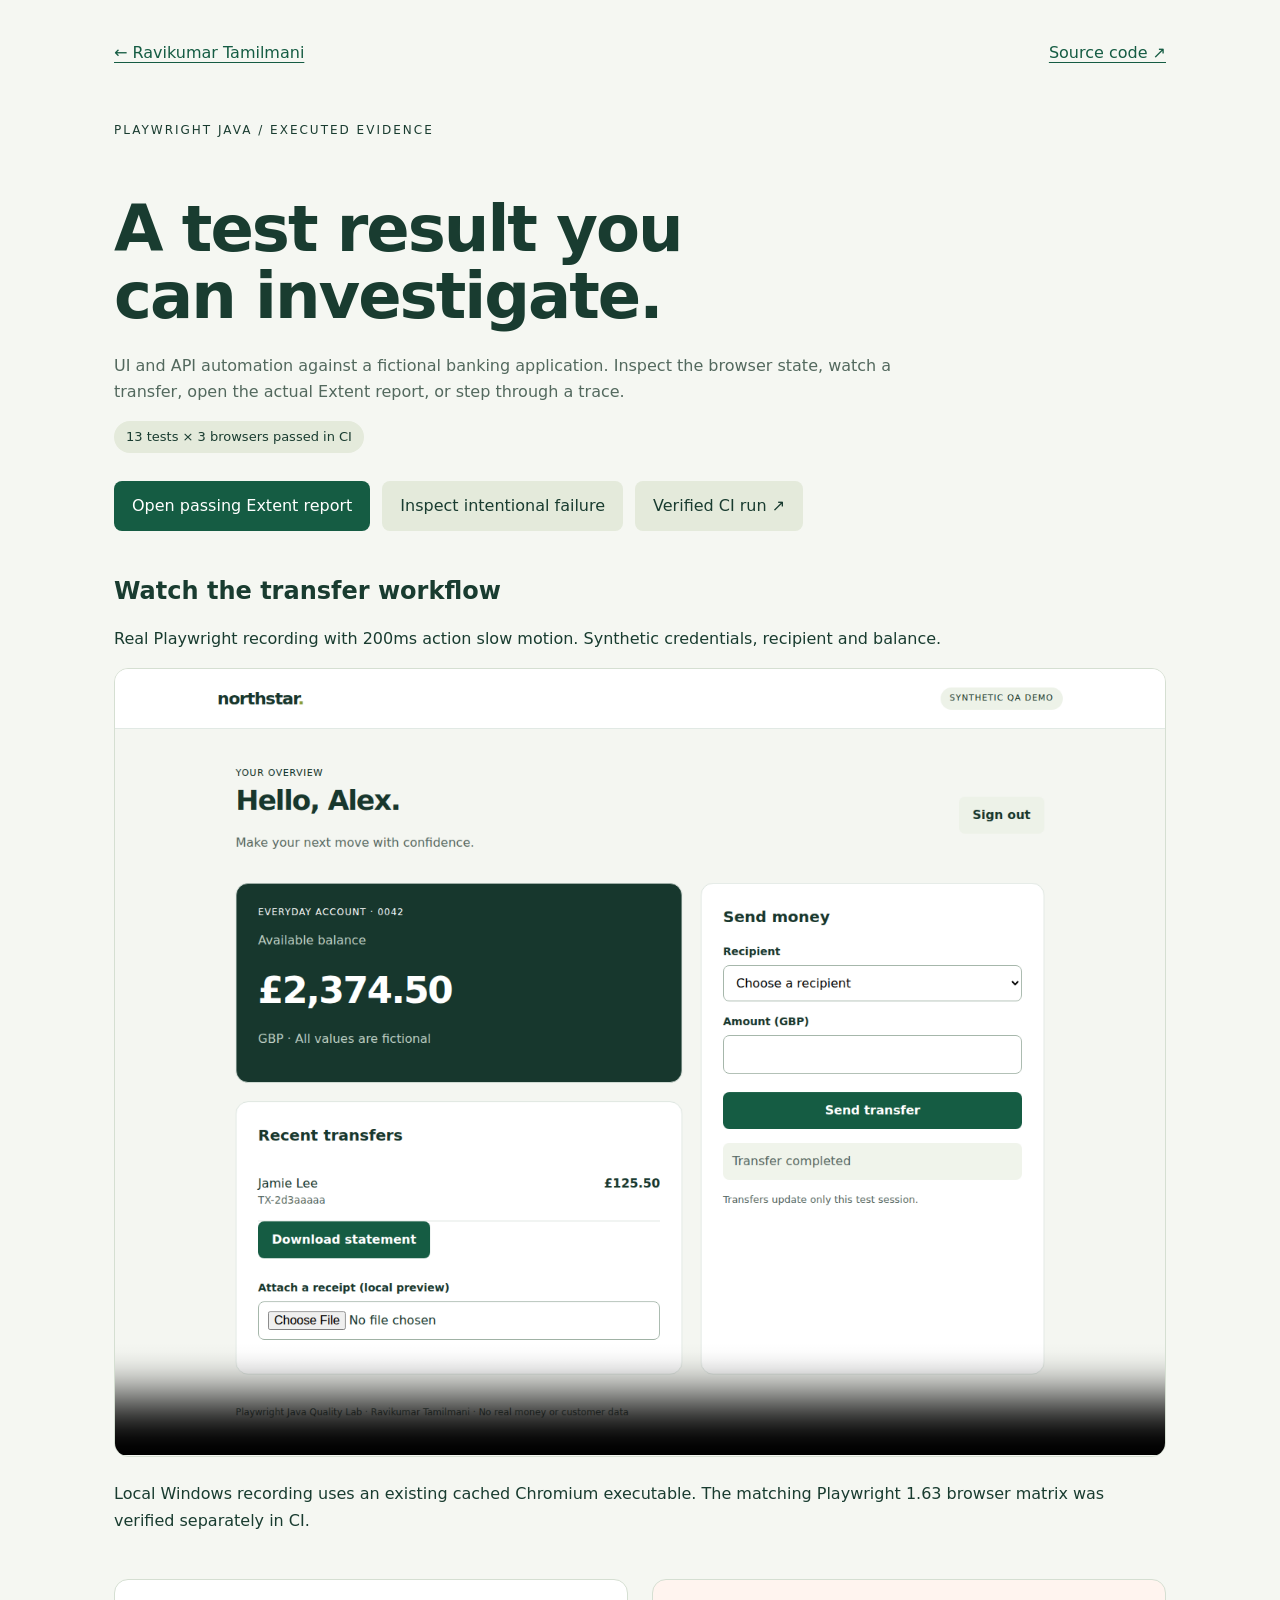
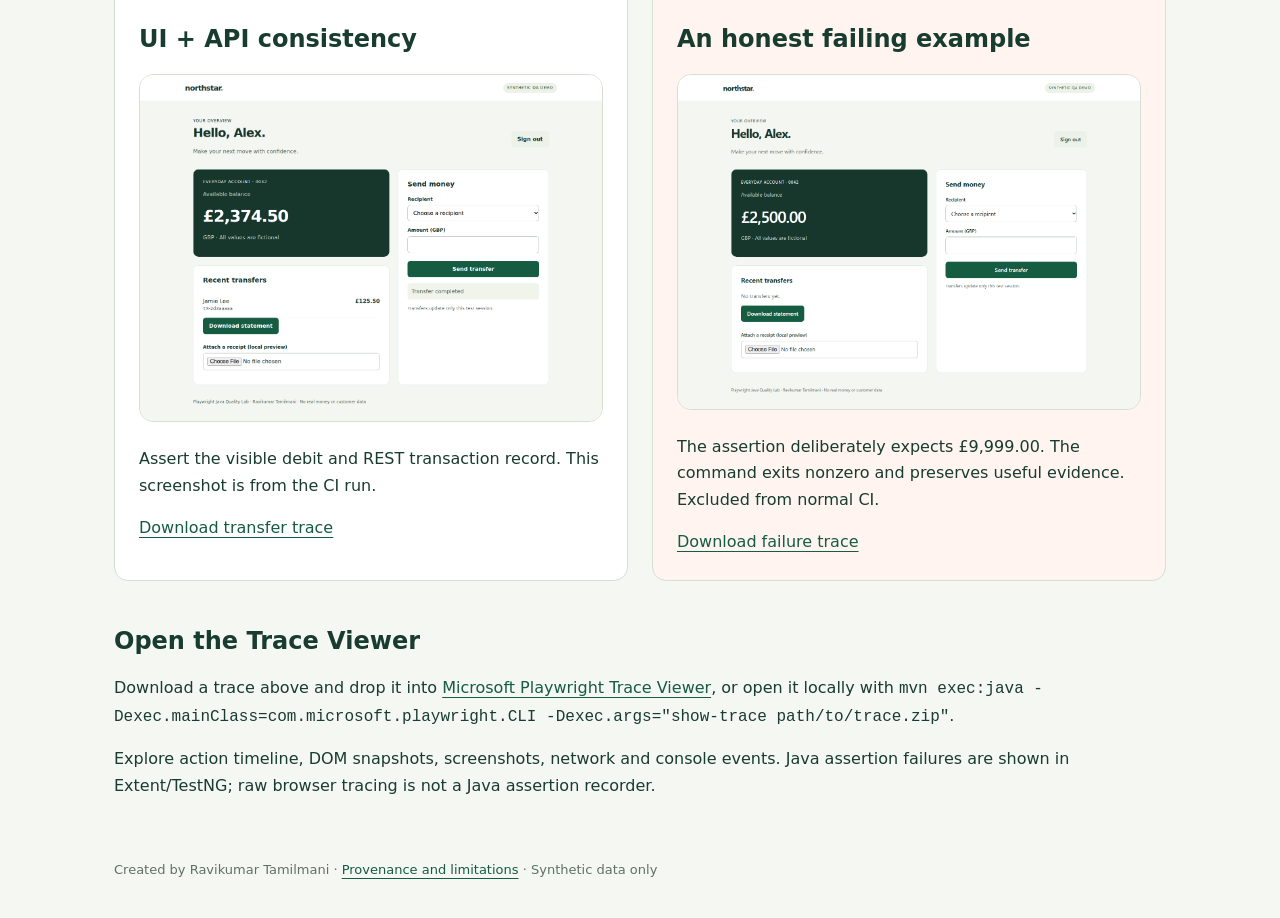
==== quality-lab/index.html @ 7562648b "Publish QA portfolio and Playwright Java evidence gallery" ====
<!doctype html><html lang="en"><head><meta charset="utf-8"><meta name="viewport" content="width=device-width,initial-scale=1"><title>Playwright Java Quality Lab | Executed evidence</title><meta name="description" content="Inspect actual Playwright Java screenshots, video, traces and ExtentReports from Ravikumar Tamilmani's QA automation showcase."><link rel="canonical" href="https://ravitamil.github.io/quality-lab/"><style>
*{box-sizing:border-box}body{margin:0;background:#f5f7f2;color:#193c30;font:16px/1.65 system-ui,sans-serif}main{max-width:1100px;margin:auto;padding:40px 24px}nav{display:flex;justify-content:space-between;gap:20px;flex-wrap:wrap}a{color:#155c43;text-underline-offset:4px}h1{font-size:clamp(36px,6vw,64px);line-height:1.05;letter-spacing:-2px;margin:55px 0 22px}h2{line-height:1.25}.eyebrow{font-size:12px;letter-spacing:2px}.intro{max-width:780px;color:#53695e}.actions{display:flex;gap:12px;flex-wrap:wrap;margin:28px 0}.button{display:inline-block;background:#155c43;color:white;padding:12px 18px;border-radius:8px;text-decoration:none}.light{background:#e4eadb;color:#193c30}section{margin-top:45px}video,img{width:100%;border-radius:14px;border:1px solid #d5dfd2}.grid{display:grid;grid-template-columns:1fr 1fr;gap:24px}article{background:white;padding:24px;border:1px solid #d5dfd2;border-radius:14px}.pill{display:inline-block;background:#e4eadb;padding:5px 12px;border-radius:40px;font-size:13px}.failure{background:#fff4ef}code{overflow-wrap:anywhere}footer{margin:60px 0 0;color:#607166;font-size:13px}@media(max-width:700px){.grid{grid-template-columns:1fr}}
</style></head><body><main><nav><a href="/">← Ravikumar Tamilmani</a><a href="https://github.com/ravitamil/playwright-java-quality-lab">Source code ↗</a></nav><p class="eyebrow" style="margin-top:55px">PLAYWRIGHT JAVA / EXECUTED EVIDENCE</p><h1>A test result you<br>can investigate.</h1><p class="intro">UI and API automation against a fictional banking application. Inspect the browser state, watch a transfer, open the actual Extent report, or step through a trace.</p><span class="pill">13 tests × 3 browsers passed in CI</span><div class="actions"><a class="button" href="passing/extent-report.html">Open passing Extent report</a><a class="button light" href="failure/extent-report.html">Inspect intentional failure</a><a class="button light" href="https://github.com/ravitamil/playwright-java-quality-lab/actions/runs/37050303506">Verified CI run ↗</a></div>
<section><h2>Watch the transfer workflow</h2><p>Real Playwright recording with 200ms action slow motion. Synthetic credentials, recipient and balance.</p><video controls preload="metadata" poster="images/transfer.png"><source src="walkthrough/transferUpdatesUiAndApi-f9e1e147/video/page@beab204ac4e4d282a60f05a135dce6b1.webm" type="video/webm">Your browser does not support WebM. <a href="walkthrough/transferUpdatesUiAndApi-f9e1e147/video/page@beab204ac4e4d282a60f05a135dce6b1.webm">Download recording</a>.</video><p>Local Windows recording uses an existing cached Chromium executable. The matching Playwright 1.63 browser matrix was verified separately in CI.</p></section>
<section class="grid"><article><h2>UI + API consistency</h2><img src="images/transfer.png" alt="Executed transfer test showing £2,374.50 balance and £125.50 payment to Jamie Lee"><p>Assert the visible debit and REST transaction record. This screenshot is from the CI run.</p><a href="passing/transferUpdatesUiAndApi-b7e1fe44/trace.zip" download>Download transfer trace</a></article><article class="failure"><h2>An honest failing example</h2><img src="images/failure.png" alt="Failure demo shows actual balance £2,500.00, while an intentional assertion expects £9,999.00"><p>The assertion deliberately expects £9,999.00. The command exits nonzero and preserves useful evidence. Excluded from normal CI.</p><a href="failure/intentionalBalanceMismatch-3f216dcb/trace.zip" download>Download failure trace</a></article></section>
<section><h2>Open the Trace Viewer</h2><p>Download a trace above and drop it into <a href="https://trace.playwright.dev/">Microsoft Playwright Trace Viewer</a>, or open it locally with <code>mvn exec:java -Dexec.mainClass=com.microsoft.playwright.CLI -Dexec.args="show-trace path/to/trace.zip"</code>.</p><p>Explore action timeline, DOM snapshots, screenshots, network and console events. Java assertion failures are shown in Extent/TestNG; raw browser tracing is not a Java assertion recorder.</p></section><footer>Created by Ravikumar Tamilmani · <a href="https://github.com/ravitamil/playwright-java-quality-lab/blob/main/docs/evidence/README.md">Provenance and limitations</a> · Synthetic data only</footer></main></body></html>
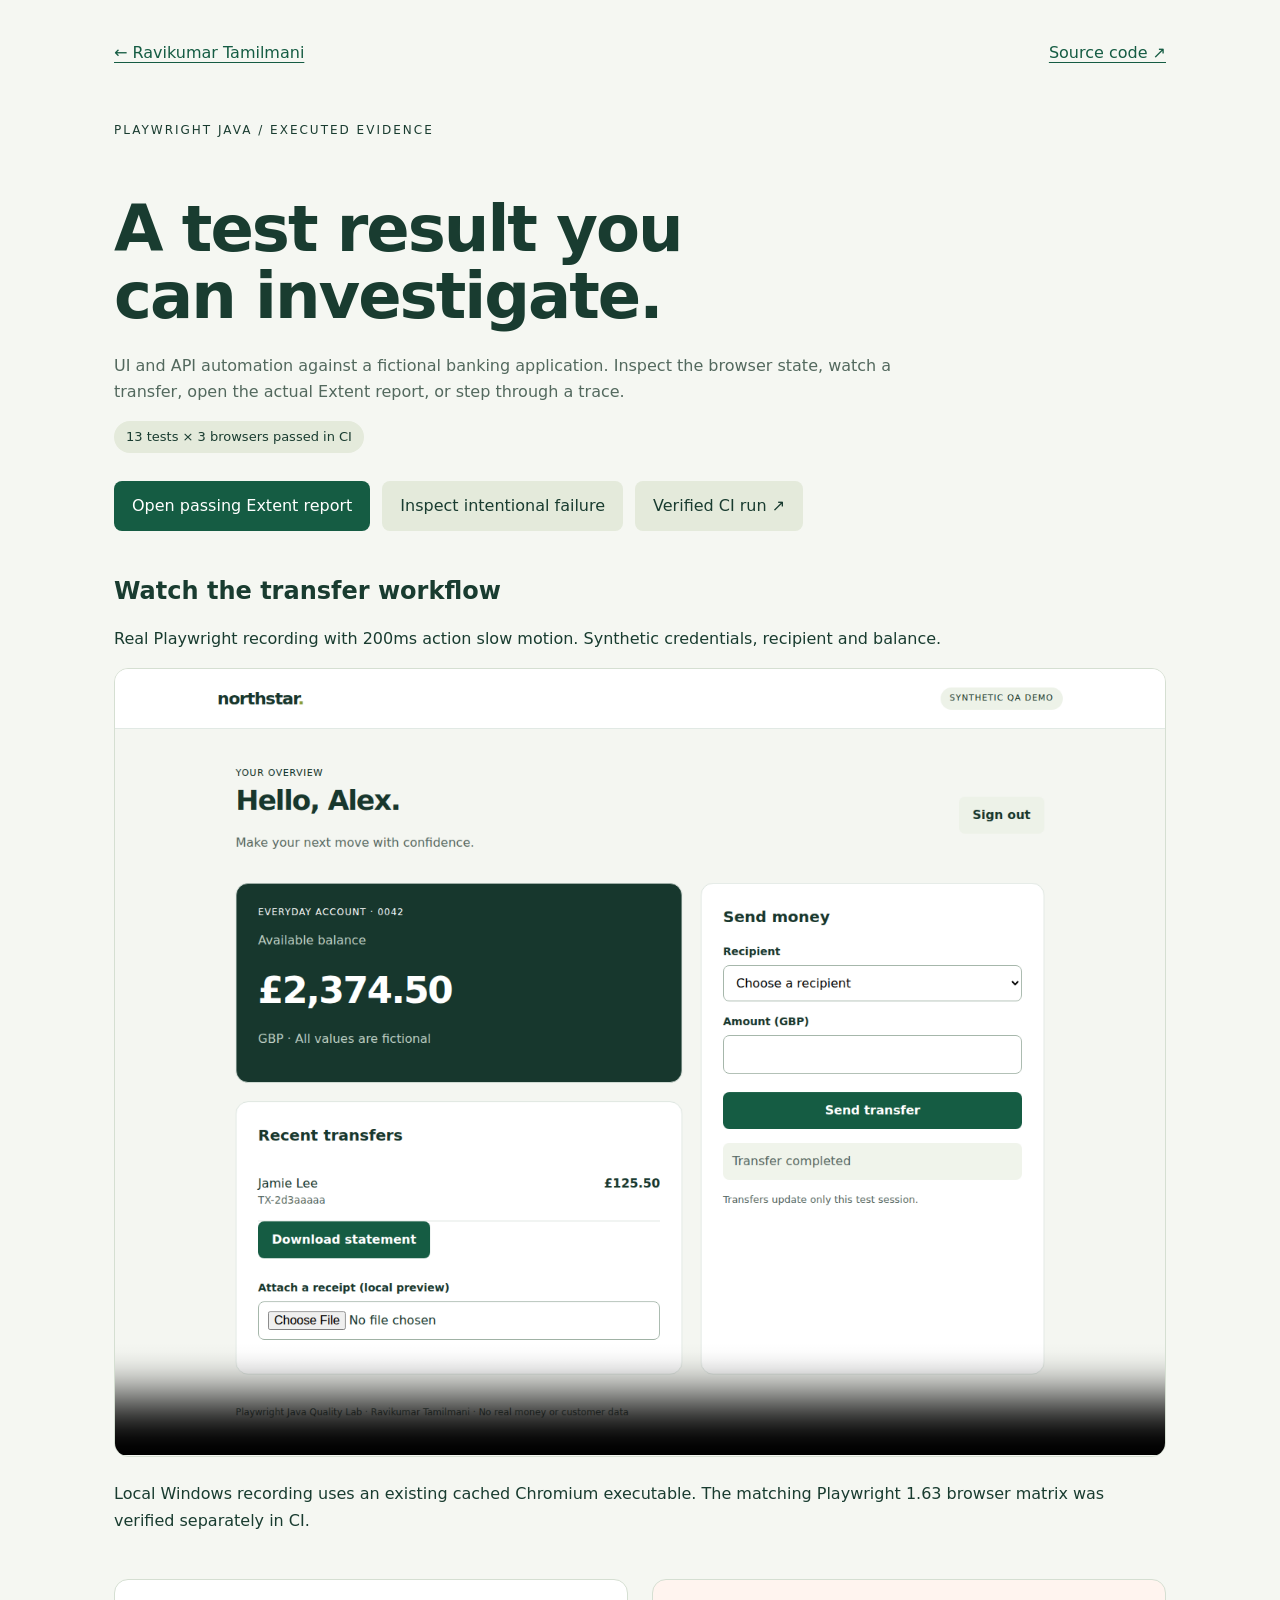
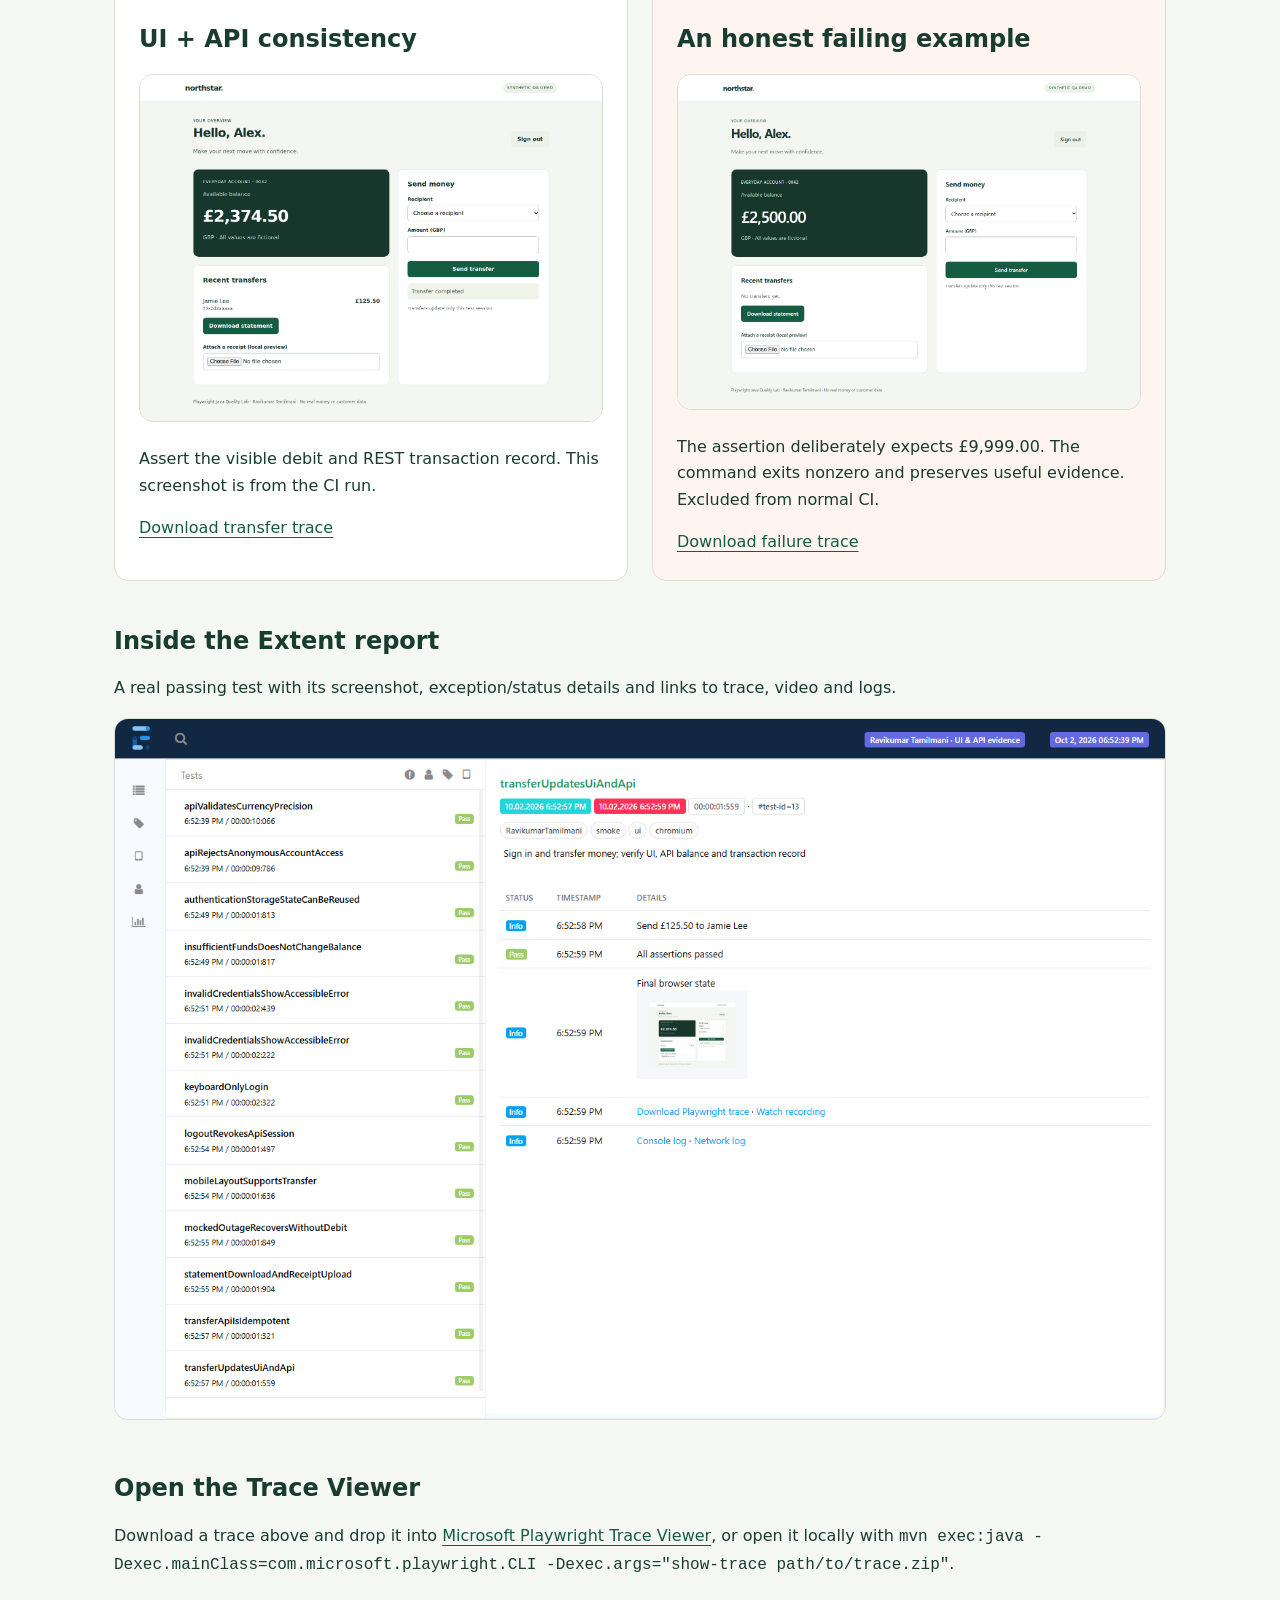
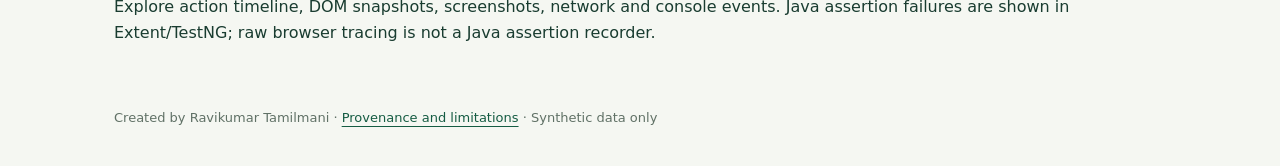
==== commit 7e779405: "Show actual Extent report screenshot in evidence gallery" ====
--- a/quality-lab/index.html
+++ b/quality-lab/index.html
@@ -3,4 +3,4 @@
 </style></head><body><main><nav><a href="/">← Ravikumar Tamilmani</a><a href="https://github.com/ravitamil/playwright-java-quality-lab">Source code ↗</a></nav><p class="eyebrow" style="margin-top:55px">PLAYWRIGHT JAVA / EXECUTED EVIDENCE</p><h1>A test result you<br>can investigate.</h1><p class="intro">UI and API automation against a fictional banking application. Inspect the browser state, watch a transfer, open the actual Extent report, or step through a trace.</p><span class="pill">13 tests × 3 browsers passed in CI</span><div class="actions"><a class="button" href="passing/extent-report.html">Open passing Extent report</a><a class="button light" href="failure/extent-report.html">Inspect intentional failure</a><a class="button light" href="https://github.com/ravitamil/playwright-java-quality-lab/actions/runs/37050303506">Verified CI run ↗</a></div>
 <section><h2>Watch the transfer workflow</h2><p>Real Playwright recording with 200ms action slow motion. Synthetic credentials, recipient and balance.</p><video controls preload="metadata" poster="images/transfer.png"><source src="walkthrough/transferUpdatesUiAndApi-f9e1e147/video/page@beab204ac4e4d282a60f05a135dce6b1.webm" type="video/webm">Your browser does not support WebM. <a href="walkthrough/transferUpdatesUiAndApi-f9e1e147/video/page@beab204ac4e4d282a60f05a135dce6b1.webm">Download recording</a>.</video><p>Local Windows recording uses an existing cached Chromium executable. The matching Playwright 1.63 browser matrix was verified separately in CI.</p></section>
 <section class="grid"><article><h2>UI + API consistency</h2><img src="images/transfer.png" alt="Executed transfer test showing £2,374.50 balance and £125.50 payment to Jamie Lee"><p>Assert the visible debit and REST transaction record. This screenshot is from the CI run.</p><a href="passing/transferUpdatesUiAndApi-b7e1fe44/trace.zip" download>Download transfer trace</a></article><article class="failure"><h2>An honest failing example</h2><img src="images/failure.png" alt="Failure demo shows actual balance £2,500.00, while an intentional assertion expects £9,999.00"><p>The assertion deliberately expects £9,999.00. The command exits nonzero and preserves useful evidence. Excluded from normal CI.</p><a href="failure/intentionalBalanceMismatch-3f216dcb/trace.zip" download>Download failure trace</a></article></section>
-<section><h2>Open the Trace Viewer</h2><p>Download a trace above and drop it into <a href="https://trace.playwright.dev/">Microsoft Playwright Trace Viewer</a>, or open it locally with <code>mvn exec:java -Dexec.mainClass=com.microsoft.playwright.CLI -Dexec.args="show-trace path/to/trace.zip"</code>.</p><p>Explore action timeline, DOM snapshots, screenshots, network and console events. Java assertion failures are shown in Extent/TestNG; raw browser tracing is not a Java assertion recorder.</p></section><footer>Created by Ravikumar Tamilmani · <a href="https://github.com/ravitamil/playwright-java-quality-lab/blob/main/docs/evidence/README.md">Provenance and limitations</a> · Synthetic data only</footer></main></body></html>+<section><h2>Inside the Extent report</h2><p>A real passing test with its screenshot, exception/status details and links to trace, video and logs.</p><img src="images/extent-report.png" alt="Actual Extent Spark report showing successful transfer test and evidence links"></section><section><h2>Open the Trace Viewer</h2><p>Download a trace above and drop it into <a href="https://trace.playwright.dev/">Microsoft Playwright Trace Viewer</a>, or open it locally with <code>mvn exec:java -Dexec.mainClass=com.microsoft.playwright.CLI -Dexec.args="show-trace path/to/trace.zip"</code>.</p><p>Explore action timeline, DOM snapshots, screenshots, network and console events. Java assertion failures are shown in Extent/TestNG; raw browser tracing is not a Java assertion recorder.</p></section><footer>Created by Ravikumar Tamilmani · <a href="https://github.com/ravitamil/playwright-java-quality-lab/blob/main/docs/evidence/README.md">Provenance and limitations</a> · Synthetic data only</footer></main></body></html>
